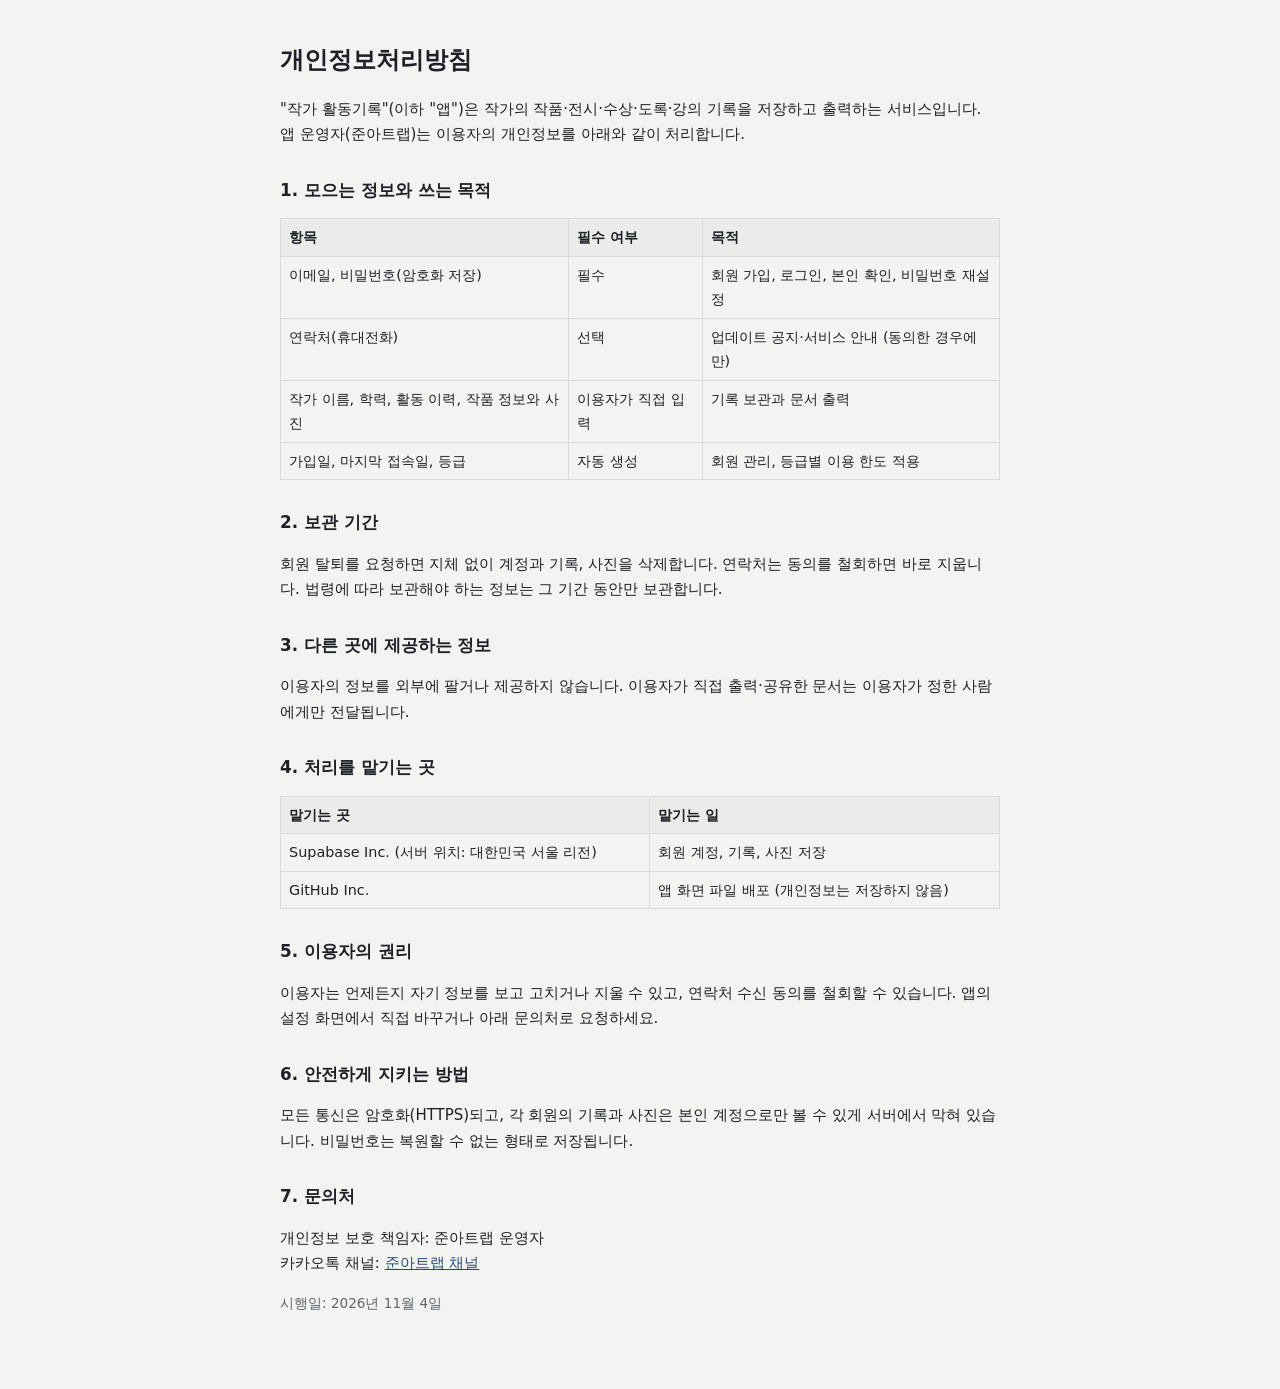
==== privacy.html @ bae60a59 "연락처(선택)·안내 수신 동의, 카카오톡 채널 버튼, 개인정보처리방침 페이지 Co-Authored-By: Claude Opus 5.5 <noreply@anthropic.com> C" ====
<!doctype html>
<html lang="ko"><head><meta charset="utf-8"><meta name="viewport" content="width=device-width,initial-scale=1">
<title>개인정보처리방침 · 작가 활동기록</title>
<style>body{margin:0;background:#f3f4f2;color:#1d2127;font:15px/1.7 "Apple SD Gothic Neo","Malgun Gothic",system-ui,sans-serif}
main{max-width:720px;margin:0 auto;padding:24px 16px 60px}h1{font-size:1.5rem}h2{font-size:1.05rem;margin-top:28px}
table{border-collapse:collapse;width:100%;font-size:.9rem}th,td{border:1px solid #d9ddd9;padding:6px 8px;text-align:left;vertical-align:top}th{background:#e9ece9}
.note{color:#5f6670;font-size:.85rem}a{color:#2c4a7a}
@media (prefers-color-scheme:dark){body{background:#15181c;color:#e8eaec}th{background:#24324a}th,td{border-color:#323840}.note{color:#9aa1aa}a{color:#8fb0e6}}</style></head>
<body><main>
<h1>개인정보처리방침</h1>
<p>"작가 활동기록"(이하 "앱")은 작가의 작품·전시·수상·도록·강의 기록을 저장하고 출력하는 서비스입니다. 앱 운영자(준아트랩)는 이용자의 개인정보를 아래와 같이 처리합니다.</p>

<h2>1. 모으는 정보와 쓰는 목적</h2>
<table><tr><th>항목</th><th>필수 여부</th><th>목적</th></tr>
<tr><td>이메일, 비밀번호(암호화 저장)</td><td>필수</td><td>회원 가입, 로그인, 본인 확인, 비밀번호 재설정</td></tr>
<tr><td>연락처(휴대전화)</td><td>선택</td><td>업데이트 공지·서비스 안내 (동의한 경우에만)</td></tr>
<tr><td>작가 이름, 학력, 활동 이력, 작품 정보와 사진</td><td>이용자가 직접 입력</td><td>기록 보관과 문서 출력</td></tr>
<tr><td>가입일, 마지막 접속일, 등급</td><td>자동 생성</td><td>회원 관리, 등급별 이용 한도 적용</td></tr></table>

<h2>2. 보관 기간</h2>
<p>회원 탈퇴를 요청하면 지체 없이 계정과 기록, 사진을 삭제합니다. 연락처는 동의를 철회하면 바로 지웁니다. 법령에 따라 보관해야 하는 정보는 그 기간 동안만 보관합니다.</p>

<h2>3. 다른 곳에 제공하는 정보</h2>
<p>이용자의 정보를 외부에 팔거나 제공하지 않습니다. 이용자가 직접 출력·공유한 문서는 이용자가 정한 사람에게만 전달됩니다.</p>

<h2>4. 처리를 맡기는 곳</h2>
<table><tr><th>맡기는 곳</th><th>맡기는 일</th></tr>
<tr><td>Supabase Inc. (서버 위치: 대한민국 서울 리전)</td><td>회원 계정, 기록, 사진 저장</td></tr>
<tr><td>GitHub Inc.</td><td>앱 화면 파일 배포 (개인정보는 저장하지 않음)</td></tr></table>

<h2>5. 이용자의 권리</h2>
<p>이용자는 언제든지 자기 정보를 보고 고치거나 지울 수 있고, 연락처 수신 동의를 철회할 수 있습니다. 앱의 설정 화면에서 직접 바꾸거나 아래 문의처로 요청하세요.</p>

<h2>6. 안전하게 지키는 방법</h2>
<p>모든 통신은 암호화(HTTPS)되고, 각 회원의 기록과 사진은 본인 계정으로만 볼 수 있게 서버에서 막혀 있습니다. 비밀번호는 복원할 수 없는 형태로 저장됩니다.</p>

<h2>7. 문의처</h2>
<p>개인정보 보호 책임자: 준아트랩 운영자<br>카카오톡 채널: <a href="https://pf.kakao.com/_tjxkrX" target="_blank" rel="noopener">준아트랩 채널</a></p>

<p class="note">시행일: 2026년 11월 4일</p>
</main></body></html>
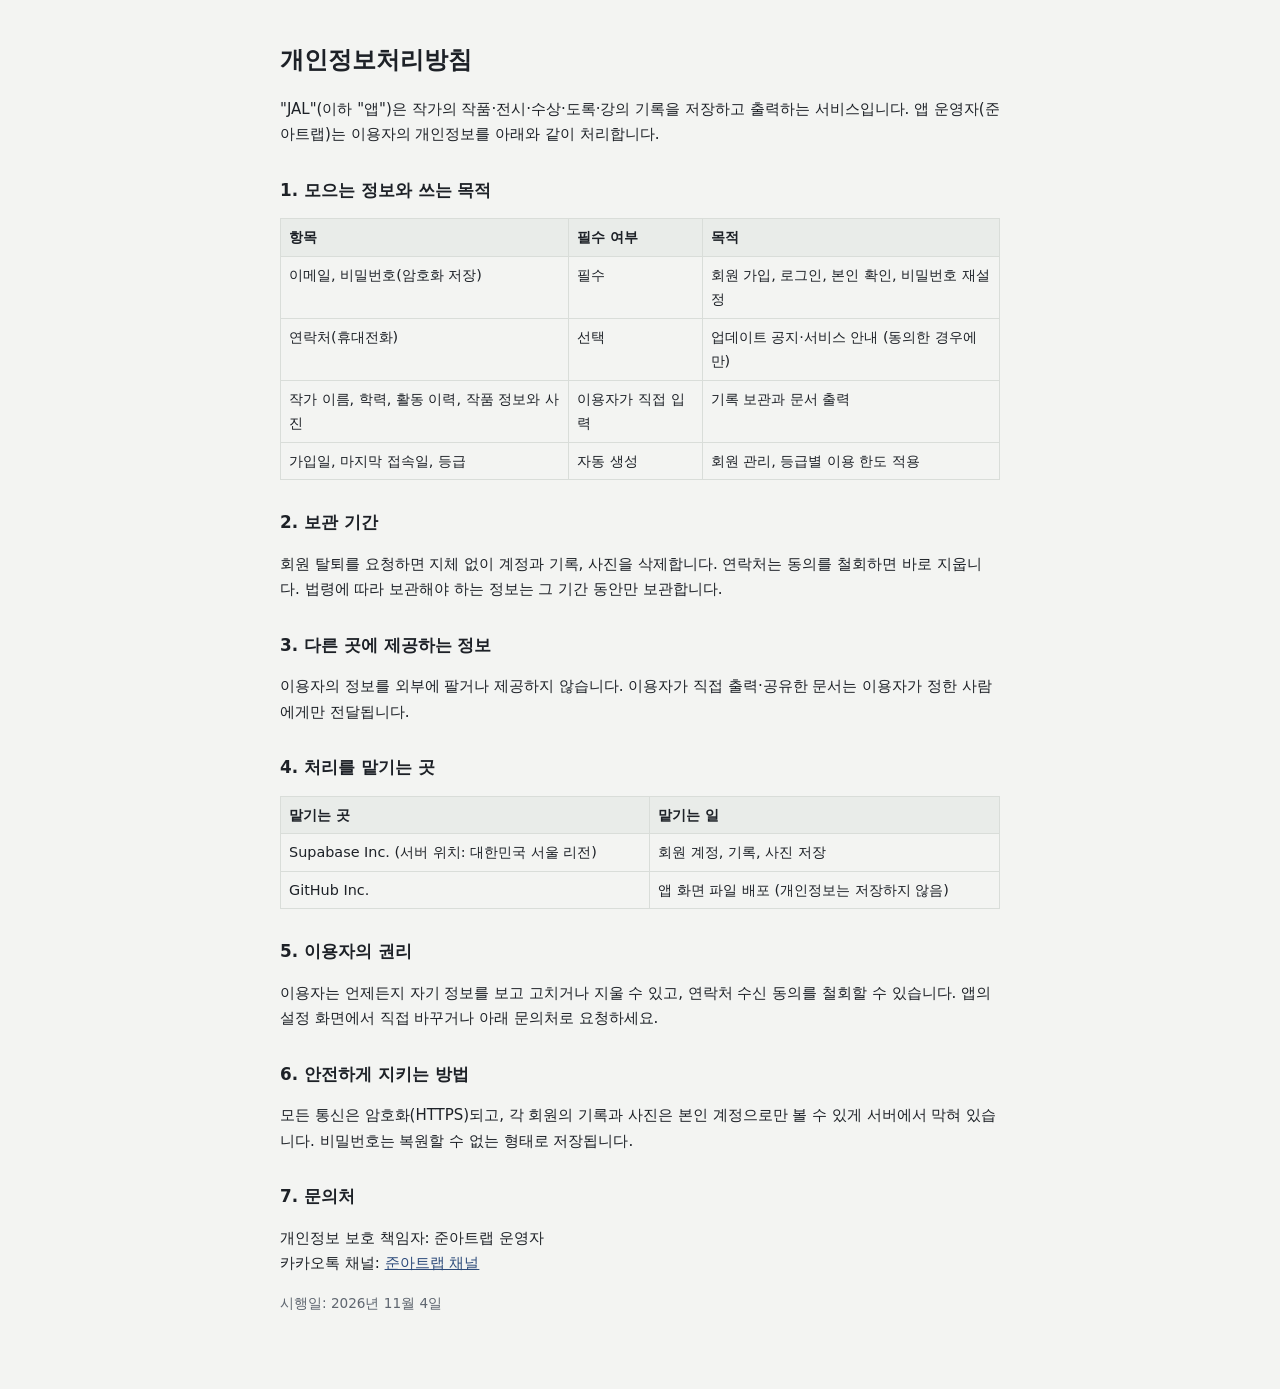
==== commit 289aeacd: "앱 이름을 JAL로 바꿈 Co-Authored-By: Claude Opus 5.5 <noreply@anthropic.com> Claude-Session: https://claude" ====
--- a/privacy.html
+++ b/privacy.html
@@ -1,6 +1,6 @@
 <!doctype html>
 <html lang="ko"><head><meta charset="utf-8"><meta name="viewport" content="width=device-width,initial-scale=1">
-<title>개인정보처리방침 · 작가 활동기록</title>
+<title>개인정보처리방침 · JAL</title>
 <style>body{margin:0;background:#f3f4f2;color:#1d2127;font:15px/1.7 "Apple SD Gothic Neo","Malgun Gothic",system-ui,sans-serif}
 main{max-width:720px;margin:0 auto;padding:24px 16px 60px}h1{font-size:1.5rem}h2{font-size:1.05rem;margin-top:28px}
 table{border-collapse:collapse;width:100%;font-size:.9rem}th,td{border:1px solid #d9ddd9;padding:6px 8px;text-align:left;vertical-align:top}th{background:#e9ece9}
@@ -8,7 +8,7 @@
 @media (prefers-color-scheme:dark){body{background:#15181c;color:#e8eaec}th{background:#24324a}th,td{border-color:#323840}.note{color:#9aa1aa}a{color:#8fb0e6}}</style></head>
 <body><main>
 <h1>개인정보처리방침</h1>
-<p>"작가 활동기록"(이하 "앱")은 작가의 작품·전시·수상·도록·강의 기록을 저장하고 출력하는 서비스입니다. 앱 운영자(준아트랩)는 이용자의 개인정보를 아래와 같이 처리합니다.</p>
+<p>"JAL"(이하 "앱")은 작가의 작품·전시·수상·도록·강의 기록을 저장하고 출력하는 서비스입니다. 앱 운영자(준아트랩)는 이용자의 개인정보를 아래와 같이 처리합니다.</p>
 
 <h2>1. 모으는 정보와 쓰는 목적</h2>
 <table><tr><th>항목</th><th>필수 여부</th><th>목적</th></tr>
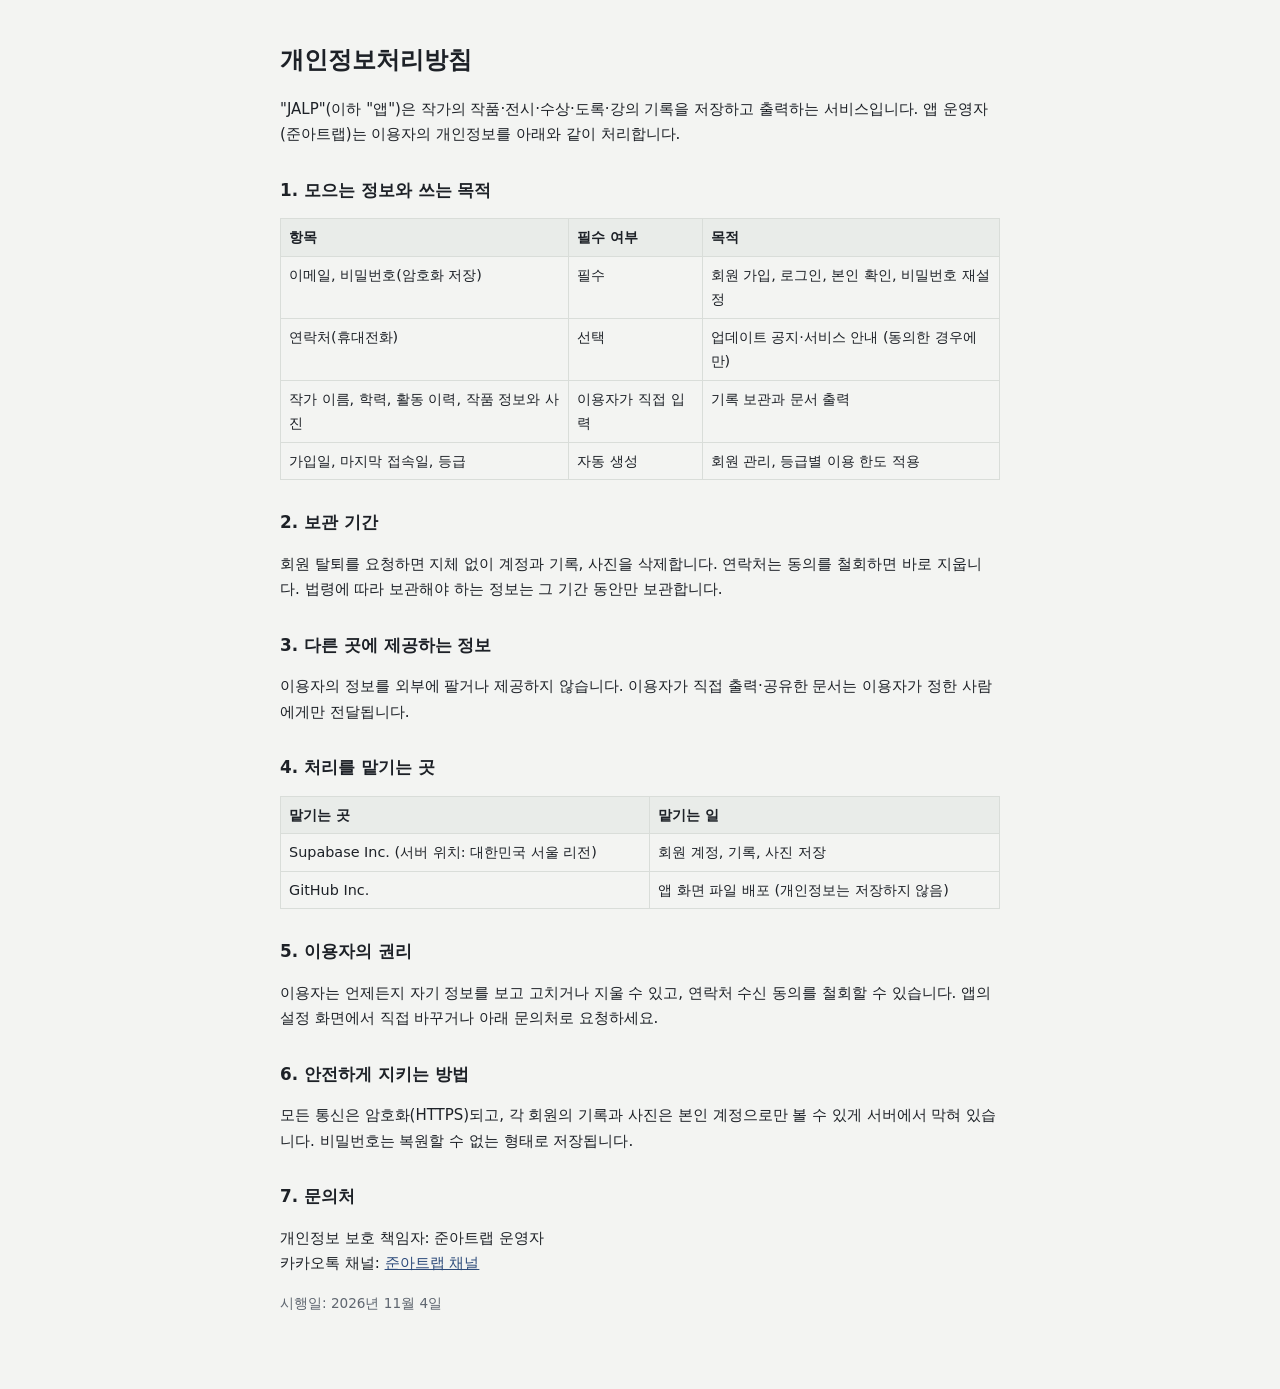
==== commit a3649174: "앱 이름을 JALP로 Co-Authored-By: Claude Opus 5.5 <noreply@anthropic.com> Claude-Session: https://claude.a" ====
--- a/privacy.html
+++ b/privacy.html
@@ -1,6 +1,6 @@
 <!doctype html>
 <html lang="ko"><head><meta charset="utf-8"><meta name="viewport" content="width=device-width,initial-scale=1">
-<title>개인정보처리방침 · JAL</title>
+<title>개인정보처리방침 · JALP</title>
 <style>body{margin:0;background:#f3f4f2;color:#1d2127;font:15px/1.7 "Apple SD Gothic Neo","Malgun Gothic",system-ui,sans-serif}
 main{max-width:720px;margin:0 auto;padding:24px 16px 60px}h1{font-size:1.5rem}h2{font-size:1.05rem;margin-top:28px}
 table{border-collapse:collapse;width:100%;font-size:.9rem}th,td{border:1px solid #d9ddd9;padding:6px 8px;text-align:left;vertical-align:top}th{background:#e9ece9}
@@ -8,7 +8,7 @@
 @media (prefers-color-scheme:dark){body{background:#15181c;color:#e8eaec}th{background:#24324a}th,td{border-color:#323840}.note{color:#9aa1aa}a{color:#8fb0e6}}</style></head>
 <body><main>
 <h1>개인정보처리방침</h1>
-<p>"JAL"(이하 "앱")은 작가의 작품·전시·수상·도록·강의 기록을 저장하고 출력하는 서비스입니다. 앱 운영자(준아트랩)는 이용자의 개인정보를 아래와 같이 처리합니다.</p>
+<p>"JALP"(이하 "앱")은 작가의 작품·전시·수상·도록·강의 기록을 저장하고 출력하는 서비스입니다. 앱 운영자(준아트랩)는 이용자의 개인정보를 아래와 같이 처리합니다.</p>
 
 <h2>1. 모으는 정보와 쓰는 목적</h2>
 <table><tr><th>항목</th><th>필수 여부</th><th>목적</th></tr>
